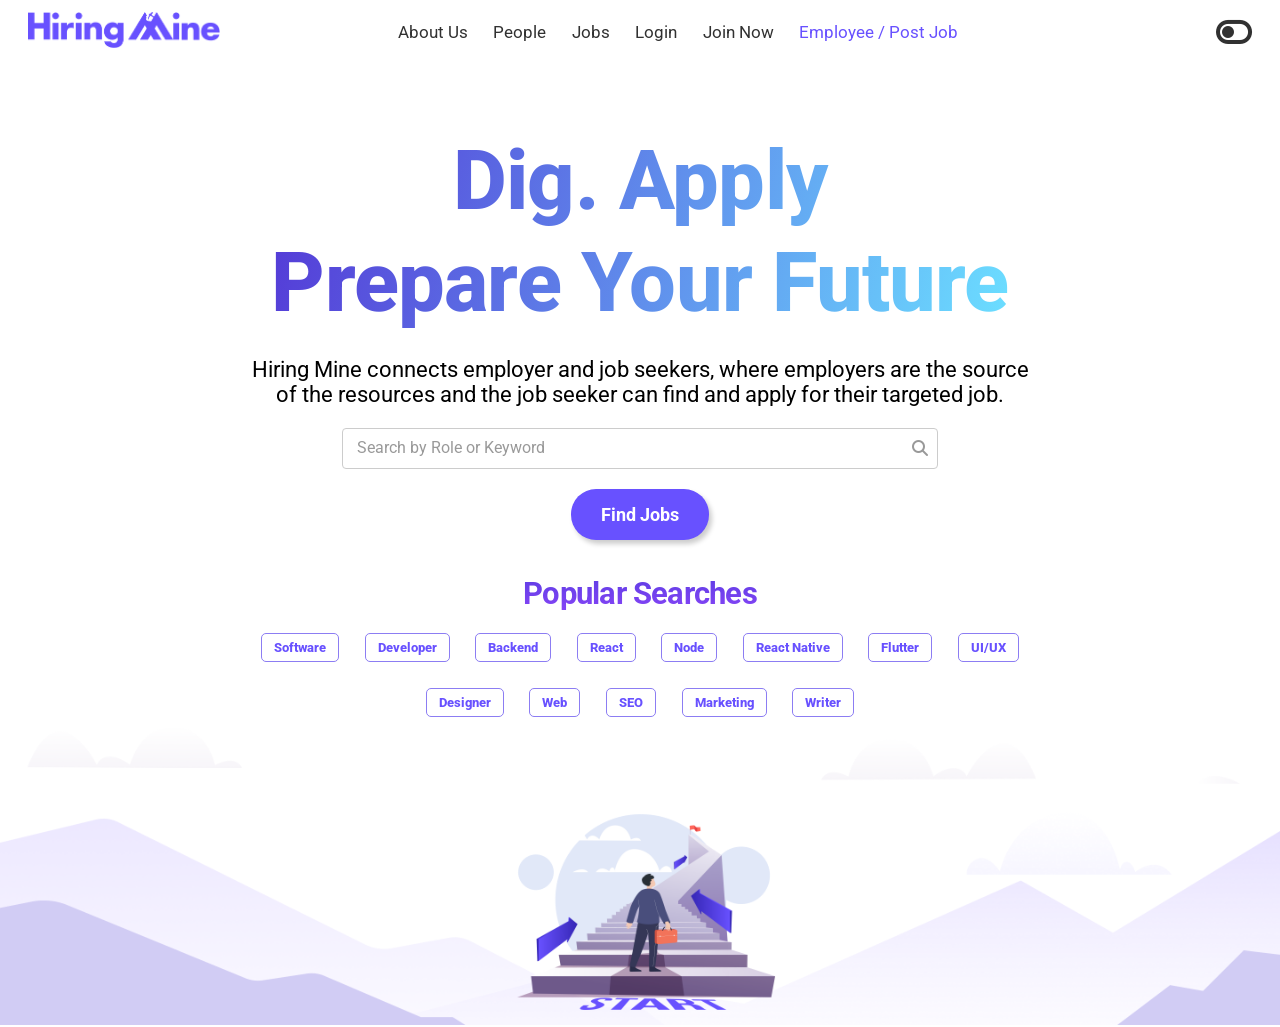
==== CSS-Assignments/Hiring-Mine-UI-Clone/index.html @ 6f2e3728 "updated foler structure and names" ====
<!DOCTYPE html>
<html lang="en">

<head>
    <meta charset="UTF-8" />
    <meta name="viewport" content="width=device-width, initial-scale=1.0" />
    <link rel="stylesheet" href="style.css" />
    <link rel="stylesheet" href="https://cdnjs.cloudflare.com/ajax/libs/font-awesome/6.6.0/css/all.min.css"
        integrity="sha512-Kc323vGBEqzTmouAECnVceyQqyqdsSiqLQISBL29aUW4U/M7pSPA/gEUZQqv1cwx4OnYxTxve5UMg5GT6L4JJg=="
        crossorigin="anonymous" referrerpolicy="no-referrer" />
    <link rel="preconnect" href="https://fonts.googleapis.com">
    <link rel="preconnect" href="https://fonts.gstatic.com" crossorigin>
    <link
        href="https://fonts.googleapis.com/css2?family=Roboto:ital,wght@0,100;0,300;0,400;0,500;0,700;0,900;1,100;1,300;1,400;1,500;1,700;1,900&display=swap"
        rel="stylesheet">
    <title>Hiring Mine</title>
</head>

<body>
    <!-- nav bar -->
    <header>
        <div class="navbar">
            <div class="nav-logo">
                <div class="logo"></div>
            </div>
            <div class="nav-links">
                <div>About Us</div>
                <div>People</div>
                <div>Jobs</div>
                <div>Login</div>
                <div>Join Now</div>
                <div class="nav-link-color">Employee / Post Job</div>
            </div>
            <div class="dark-light-toggle">
                <i class="fa-solid fa-toggle-off"></i>
            </div>
        </div>
    </header>


    <!-- Firsts section including heading search bar buttons and hero section img -->
    <section>
        <div class="main-first-section">
            <div class="content">

                <div>
                    <h1>Dig. Apply <br> Prepare Your Future</h1>
                    <p>Hiring Mine connects employer and job seekers, where employers are the source of the resources
                        and
                        the
                        job seeker can find and apply for their targeted job.</p>
                </div>

                <div class="search-input-container">
                    <input type="text" id="search" placeholder="Search by Role or Keyword" required>
                    <label for="search">Search by Role or Keyword</label>
                    <i class="fa-solid fa-magnifying-glass"></i>
                </div>

                <div class="finjob-">
                    <button class="find-job">Find Jobs</button>
                </div>

                <div class="popular-searches">
                    <h2>Popular Searches</h2>
                    <div class="top-search-btns">
                        <div class="tsb">Software</div>
                        <div class="tsb">Developer</div>
                        <div class="tsb">Backend</div>
                        <div class="tsb">React</div>
                        <div class="tsb">Node</div>
                        <div class="tsb">React Native</div>
                        <div class="tsb">Flutter</div>
                        <div class="tsb">UI/UX</div>
                        <div class="tsb">Designer</div>
                        <div class="tsb">Web</div>
                        <div class="tsb">SEO</div>
                        <div class="tsb">Marketing</div>
                        <div class="tsb">Writer</div>
                    </div>
                </div>
            </div>
        </div>
        <div class="first-sec-img">
            <div class="fsi"></div>
        </div>
    </section>
</body>

</html>
---- CSS-Assignments/Hiring-Mine-UI-Clone/style.css ----
* {
  margin: 0;
  padding: 0;
  box-sizing: border-box;
  font-family: "Roboto", sans-serif;
}

html,
body {
  height: 100%;
  width: 100%;
}

/* nav bar */
.navbar {
  display: flex;
  align-items: center;
  justify-content: space-between;
  height: 65px;
  width: 100%;
  padding: 26px 2px;
}
/* part 1 */
.nav-logo {
  margin-left: 2vw;
  height: 3.2vw;
  width: 15vw;
}

.logo {
  background-image: url(./assets/Hiring\ Mine\ Logo.png);
  background-repeat: no-repeat;
  background-size: contain;
  height: 3.2vw;
  width: 15vw;
  cursor: pointer;
}
/* part 2 */
.nav-links {
  display: flex;
  gap: 2vw;
  color: #313131;
  font-size: 1.3vw;
  cursor: pointer;
  margin-right: 80px;
}

.nav-link-color {
  color: #6851ff;
}
/* part 3 */
.dark-light-toggle {
  margin-right: 2vw;
  font-size: 2.5vw;
  font-weight: 200;
  color: #313131;
  cursor: pointer;
}

/* section 1 */

.main-first-section {
  display: flex;
  justify-content: center;
}

/* heading and text */
.content {
  margin-top: 65px;
  max-width: 62%;
  width: 100%;
}

.content h1 {
  font-weight: 800;
  font-size: 6.5vw;
  line-height: 8vw;
  text-align: center;
  letter-spacing: -0.06vw;
  background: linear-gradient(106.43deg, #522fd4, #6bdcff 95.12%);
  background-clip: text;
  -webkit-text-fill-color: transparent;
}

.content p {
  margin-top: 22px;
  font-weight: 400;
  font-size: 1.7vw;
  line-height: 2vw;
  text-align: center;
}

/* search bar input field */
.search-input-container {
  position: relative;
  margin: 20px auto;
  width: 75%;
}

.search-input-container input:hover {
  border-color: #313131;
  transition: ease 0.15s;
}

.search-input-container i {
  position: absolute;
  top: 30%;
  right: 10px;
  color: #999;
  pointer-events: none;
}

.search-input-container input {
  width: 100%;
  padding: 10px;
  font-size: 16px;
  border: 1px solid #ccc;
  border-radius: 4px;
  outline: none;
  transition: all 0.3s ease;
}

.search-input-container label {
  position: absolute;
  top: 10px;
  left: 10px;
  font-size: 16px;
  color: #999;
  pointer-events: none;
  background-color: white;
  padding: 0 5px;
  transition: all 0.2s ease;
}

.search-input-container input:focus {
  border-color: #6851ff;
}

.search-input-container input:focus ~ label,
.search-input-container input:not(:placeholder-shown) ~ label {
  top: -14px;
  left: 10px;
  font-size: 14px;
  color: #6851ff;
  padding: 0 5px;
}

.search-input-container input:focus::placeholder,
.search-input-container input:not(:placeholder-shown)::placeholder {
  color: transparent;
}

/* find job button */

.find-job {
  display: block;
  margin: 20px auto;
  padding: 15px 30px;
  background-color: #6851ff;
  color: white;
  font-size: 1.4vw;
  font-weight: 700;
  border: none;
  border-radius: 25px;
  cursor: pointer;
  box-shadow: 3px 4px 5px rgba(0, 0, 0, 0.2);
}
.find-job:hover {
  background-color: #40269e;
  transition: ease-in 0.35s;
}

/* popular searches section */

.popular-searches {
  margin-top: 10px;
  text-align: center;
}

.popular-searches h2 {
  margin-bottom: 6px;
  padding: 15px 0px;
  font-size: 2.4vw;
  font-weight: 700;
  letter-spacing: -0.06vw;
  background: linear-gradient(180deg, #4d3bdb 0%, #9747ff 100%);
  background-clip: text;
  -webkit-text-fill-color: transparent;
}

.top-search-btns {
  font-size: 1.1vw;
  display: flex;
  justify-content: center;
  gap: 2vw;
  flex-wrap: wrap;
}

.tsb {
  padding: 6px 12px;
  color: #6851ff;
  font-size: 1vw;
  font-weight: 800;
  border: 1px solid #8c7df3;
  border-radius: 5px;
  cursor: pointer;
}

.tsb:hover {
  border: 1px solid #6851ff;
  background-color: whitesmoke;
  box-shadow: inset 3px 3px 6px rgba(0, 0, 0, 0.1);
  transition: ease-in-out 0.2s;
}

/* first section image  */

.first-sec-img {
  margin-top: 10px;
  height: 300px;
  width: 100%;
}

.fsi {
  background-image: url(./assets/hero\ section\ image.png);
  height: 100%;
  width: 100%;
  background-repeat: no-repeat;
  background-size: contain;
}
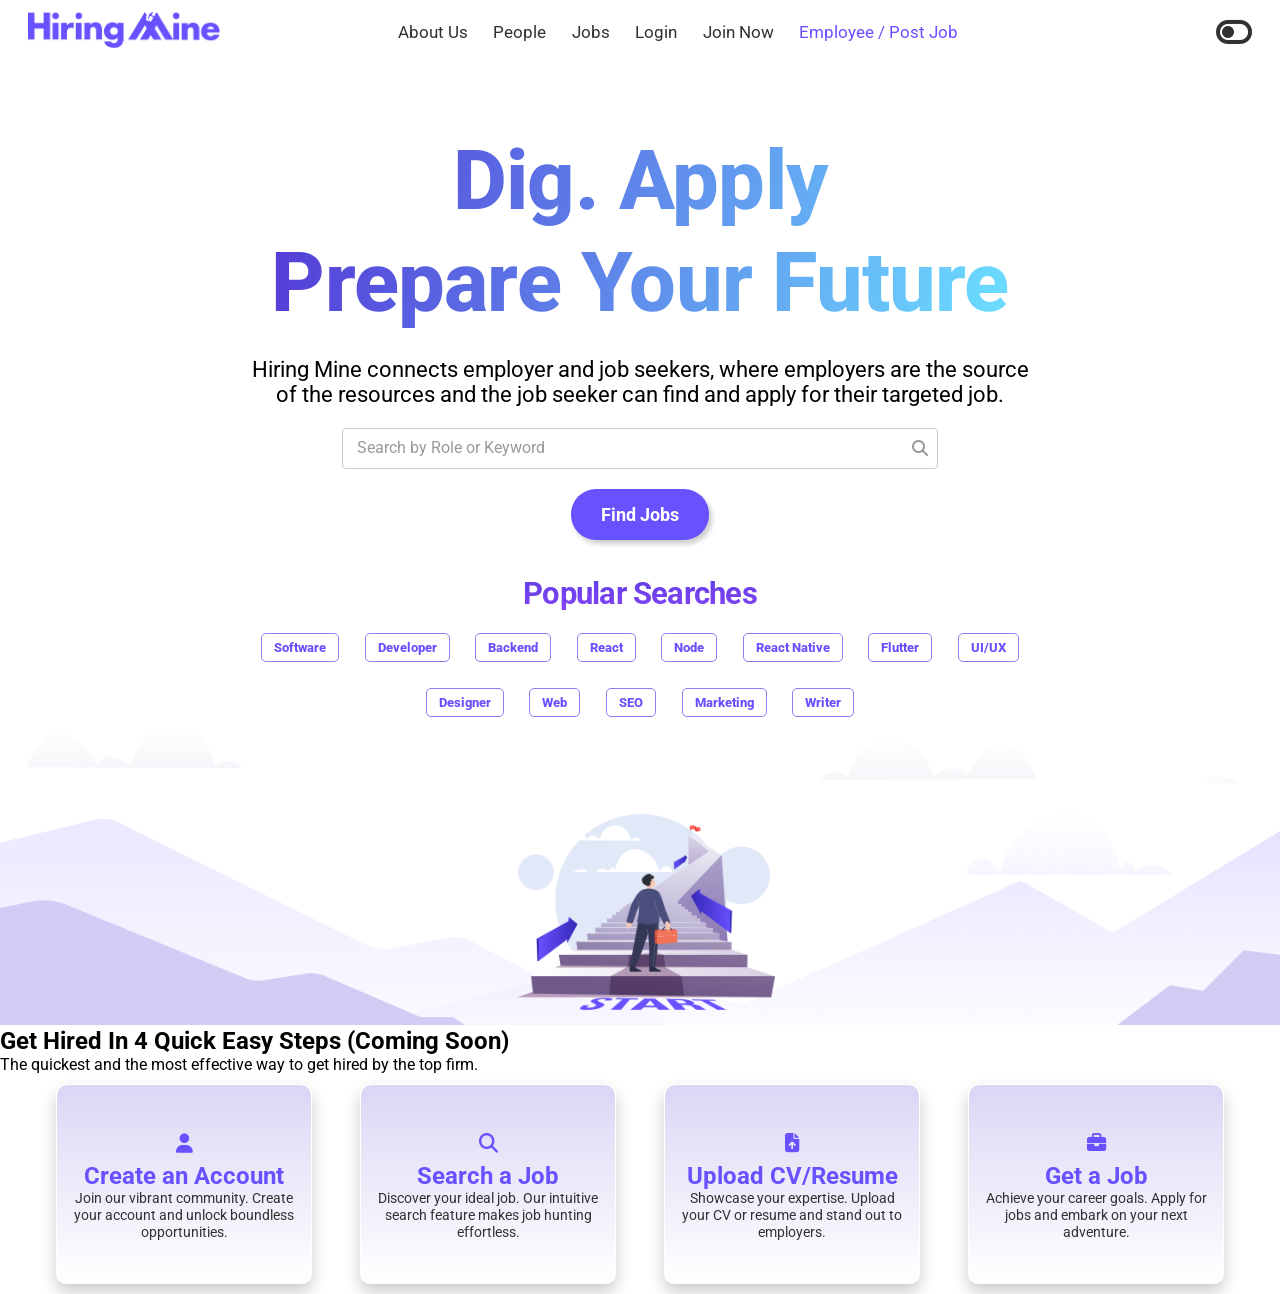
==== commit c92eae68: "worked on card design" ====
--- a/CSS-Assignments/Hiring-Mine-UI-Clone/index.html
+++ b/CSS-Assignments/Hiring-Mine-UI-Clone/index.html
@@ -85,6 +85,43 @@
             <div class="fsi"></div>
         </div>
     </section>
+
+    <section>
+
+        <div class="section-2-begin">
+
+            <div class="get-hired-text">
+                <h1><span class="heading-span">Get Hired In 4</span> Quick Easy Steps (Coming Soon)</h1>
+                <p>The quickest and the most effective way to get hired by the top firm.</p>
+            </div>
+
+            <div class="get-hired-cards">
+
+                <div class="card">
+                    <i class="fa-regular fa-user"></i>
+                    <h2>Create an Account</h2>
+                    <p>Join our vibrant community. Create your account and unlock boundless opportunities.</p>
+                </div>
+                <div class="card">
+                    <i class="fa-solid fa-magnifying-glass"></i>
+                    <h2>Search a Job</h2>
+                    <p>Discover your ideal job. Our intuitive search feature makes job hunting effortless.</p>
+                </div>
+                <div class="card">
+                    <i class="fa-solid fa-file-arrow-up"></i>
+                    <h2>Upload CV/Resume</h2>
+                    <p>Showcase your expertise. Upload your CV or resume and stand out to employers.</p>
+                </div>
+                <div class="card">
+                    <i class="fa-solid fa-briefcase"></i>
+                    <h2>Get a Job</h2>
+                    <p>Achieve your career goals. Apply for jobs and embark on your next adventure.</p>
+                </div>
+            </div>
+
+        </div>
+
+    </section>
 </body>
 
 </html>
--- a/CSS-Assignments/Hiring-Mine-UI-Clone/style.css
+++ b/CSS-Assignments/Hiring-Mine-UI-Clone/style.css
@@ -228,3 +228,102 @@
   background-repeat: no-repeat;
   background-size: contain;
 }
+
+
+/* Card Container */
+.get-hired-cards {
+  width: 95%;
+  margin: 0 auto;
+  display: flex;
+  justify-content: space-around;
+  flex-wrap: wrap; 
+}
+
+/* Card Styling */
+.card {
+  border: 1px solid white;
+  position: relative;
+  width: 20vw;
+  height: 200px; 
+  max-width: 300px; 
+  background: white;
+  border-radius: 10px;
+  box-shadow: 0 8px 16px rgba(0, 0, 0, 0.2);
+  transition: box-shadow 0.3s ease-in;
+  overflow: hidden;
+  display: flex;
+  flex-direction: column;
+  align-items: center; 
+  justify-content: center; 
+  text-align: center;
+  padding: 10px;
+  margin: 10px;
+  cursor: pointer;;
+}
+
+.card::before {
+  content: "";
+  position: absolute;
+  top: 0;
+  left: 0;
+  right: 0;
+  height: 100%;
+  background: linear-gradient(
+    to bottom,
+    rgba(52, 24, 196, 0.176) 0%,
+    rgba(255, 255, 255, 0) 100%
+  );
+  border-radius: 10px 10px 0 0;
+  z-index: 1;
+}
+
+/* Content-content */
+.card h2 {
+  font-size: 1.5rem;
+  color: #6851ff;
+  position: relative;
+  z-index: 2;
+  margin: 0;
+}
+
+.card i {
+  position: relative;
+  z-index: 2;
+  color: #6851ff;
+  font-size: 1.2rem;
+  font-weight: 700;
+  margin: 8px 0;
+}
+
+.card p {
+  position: relative;
+  z-index: 2;
+  color: #313131;
+  font-size: 0.9rem;
+  margin: 0;
+}
+
+/* Card Hover Effect */
+.card:hover {
+  box-shadow: 0 4px 8px rgba(0, 0, 0, 0.4);
+}
+
+/* card responsive */
+@media (max-width: 768px) {
+  .card {
+    width: 90%;
+    max-width: 100%;
+  }
+
+  .card h2 {
+    font-size: 1.2rem;
+  }
+
+  .card i {
+    font-size: 1rem;
+  }
+
+  .card p {
+    font-size: 0.8rem;
+  }
+}
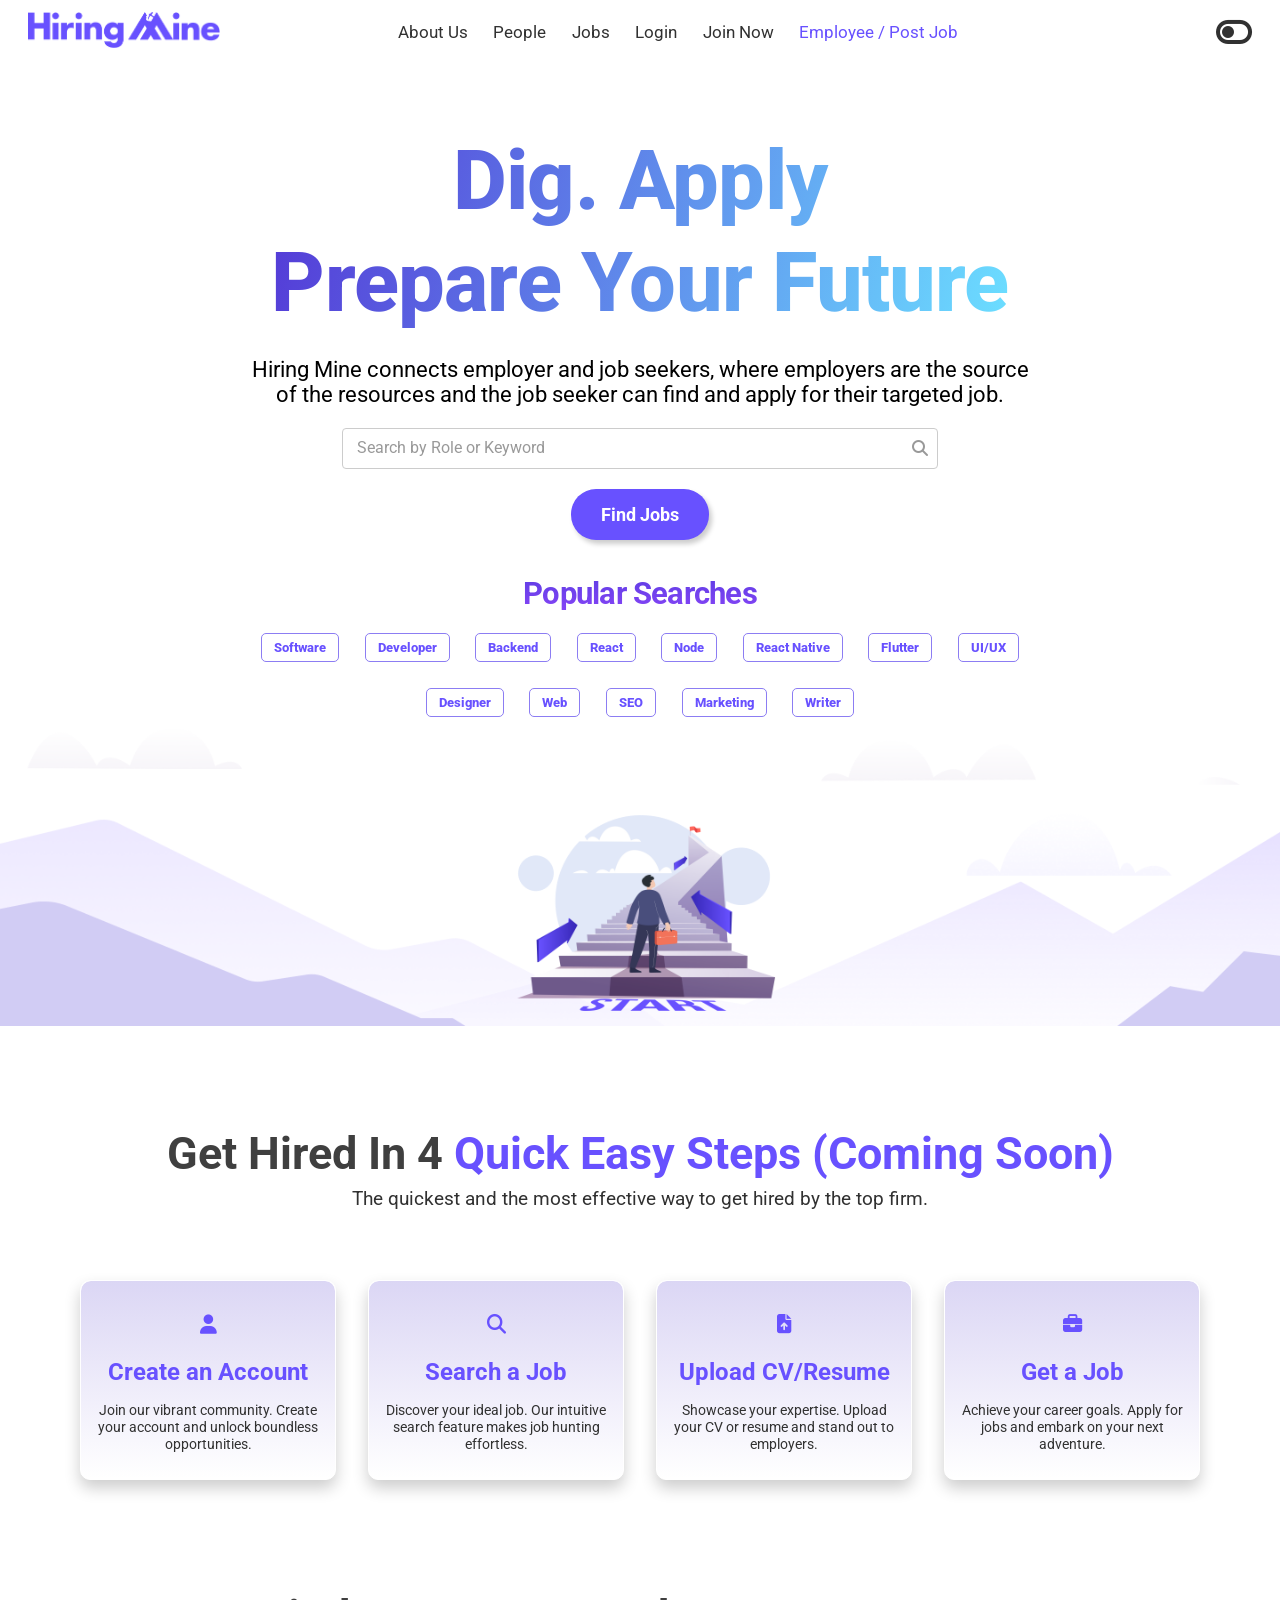
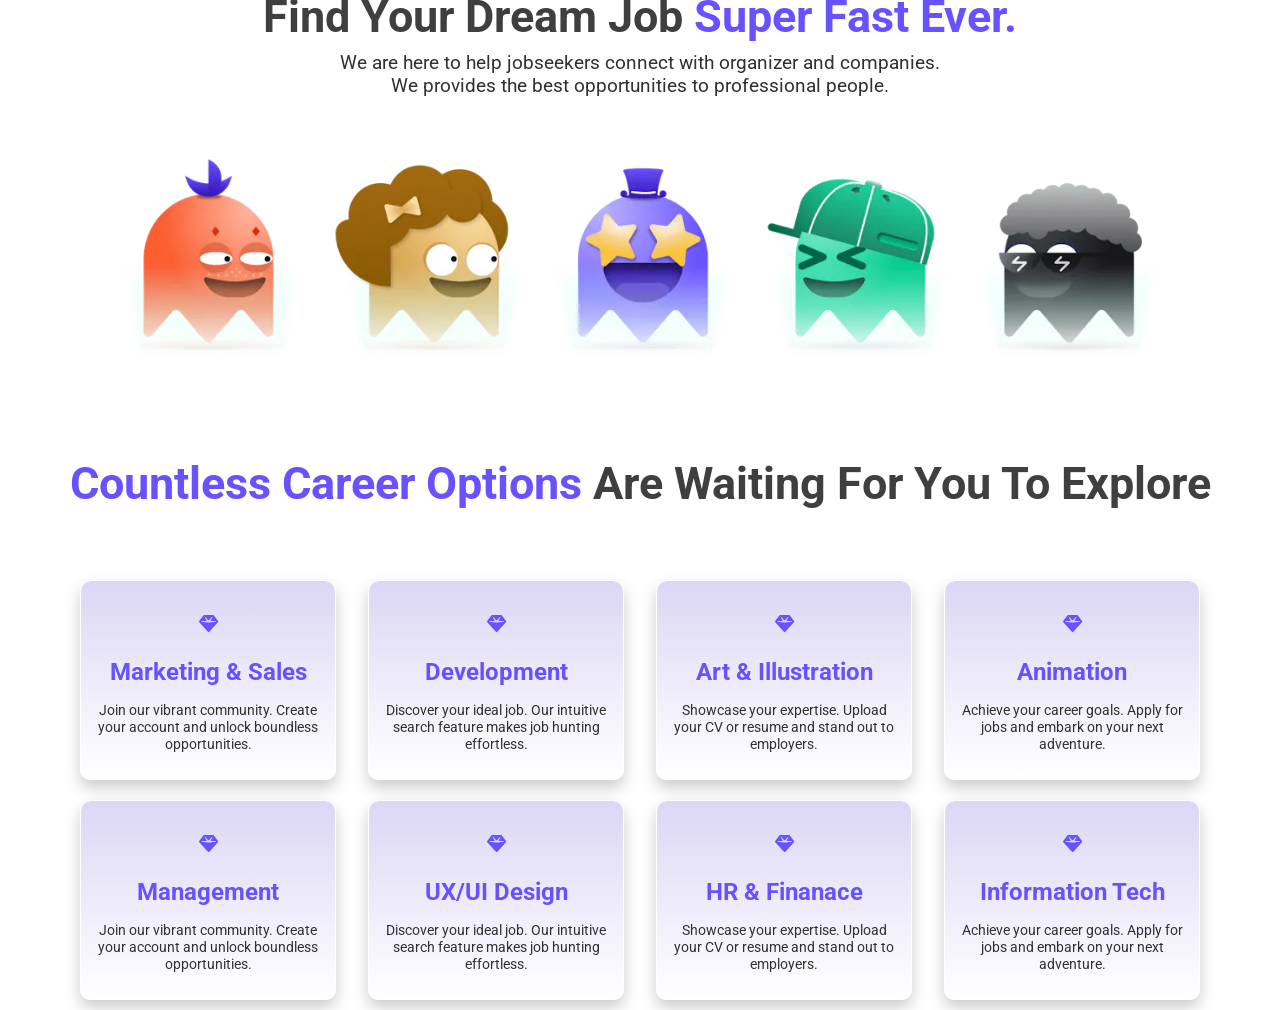
==== commit 9688870b: "section 3&4 completed" ====
--- a/CSS-Assignments/Hiring-Mine-UI-Clone/index.html
+++ b/CSS-Assignments/Hiring-Mine-UI-Clone/index.html
@@ -8,11 +8,11 @@
     <link rel="stylesheet" href="https://cdnjs.cloudflare.com/ajax/libs/font-awesome/6.6.0/css/all.min.css"
         integrity="sha512-Kc323vGBEqzTmouAECnVceyQqyqdsSiqLQISBL29aUW4U/M7pSPA/gEUZQqv1cwx4OnYxTxve5UMg5GT6L4JJg=="
         crossorigin="anonymous" referrerpolicy="no-referrer" />
-    <link rel="preconnect" href="https://fonts.googleapis.com">
-    <link rel="preconnect" href="https://fonts.gstatic.com" crossorigin>
+    <link rel="preconnect" href="https://fonts.googleapis.com" />
+    <link rel="preconnect" href="https://fonts.gstatic.com" crossorigin />
     <link
         href="https://fonts.googleapis.com/css2?family=Roboto:ital,wght@0,100;0,300;0,400;0,500;0,700;0,900;1,100;1,300;1,400;1,500;1,700;1,900&display=swap"
-        rel="stylesheet">
+        rel="stylesheet" />
     <title>Hiring Mine</title>
 </head>
 
@@ -37,22 +37,24 @@
         </div>
     </header>
 
-
     <!-- Firsts section including heading search bar buttons and hero section img -->
     <section>
         <div class="main-first-section">
             <div class="content">
-
                 <div>
-                    <h1>Dig. Apply <br> Prepare Your Future</h1>
-                    <p>Hiring Mine connects employer and job seekers, where employers are the source of the resources
-                        and
-                        the
-                        job seeker can find and apply for their targeted job.</p>
+                    <h1>
+                        Dig. Apply <br />
+                        Prepare Your Future
+                    </h1>
+                    <p>
+                        Hiring Mine connects employer and job seekers, where employers are
+                        the source of the resources and the job seeker can find and apply
+                        for their targeted job.
+                    </p>
                 </div>
 
                 <div class="search-input-container">
-                    <input type="text" id="search" placeholder="Search by Role or Keyword" required>
+                    <input type="text" id="search" placeholder="Search by Role or Keyword" required />
                     <label for="search">Search by Role or Keyword</label>
                     <i class="fa-solid fa-magnifying-glass"></i>
                 </div>
@@ -87,40 +89,150 @@
     </section>
 
     <section>
-
-        <div class="section-2-begin">
-
-            <div class="get-hired-text">
-                <h1><span class="heading-span">Get Hired In 4</span> Quick Easy Steps (Coming Soon)</h1>
-                <p>The quickest and the most effective way to get hired by the top firm.</p>
-            </div>
-
-            <div class="get-hired-cards">
-
+        <!--Get Hired section with cards -->
+        <div class="section-2">
+            <div class="sections-text">
+                <h1>
+                    <span class="heading-span">Get Hired In 4</span> Quick Easy Steps
+                    (Coming Soon)
+                </h1>
+                <p>
+                    The quickest and the most effective way to get hired by the top
+                    firm.
+                </p>
+            </div>
+
+            <div class="card-container">
                 <div class="card">
                     <i class="fa-regular fa-user"></i>
                     <h2>Create an Account</h2>
-                    <p>Join our vibrant community. Create your account and unlock boundless opportunities.</p>
+                    <p>
+                        Join our vibrant community. Create your account and unlock
+                        boundless opportunities.
+                    </p>
                 </div>
                 <div class="card">
                     <i class="fa-solid fa-magnifying-glass"></i>
                     <h2>Search a Job</h2>
-                    <p>Discover your ideal job. Our intuitive search feature makes job hunting effortless.</p>
+                    <p>
+                        Discover your ideal job. Our intuitive search feature makes job
+                        hunting effortless.
+                    </p>
                 </div>
                 <div class="card">
                     <i class="fa-solid fa-file-arrow-up"></i>
                     <h2>Upload CV/Resume</h2>
-                    <p>Showcase your expertise. Upload your CV or resume and stand out to employers.</p>
+                    <p>
+                        Showcase your expertise. Upload your CV or resume and stand out to
+                        employers.
+                    </p>
                 </div>
                 <div class="card">
                     <i class="fa-solid fa-briefcase"></i>
                     <h2>Get a Job</h2>
-                    <p>Achieve your career goals. Apply for jobs and embark on your next adventure.</p>
-                </div>
-            </div>
-
-        </div>
-
+                    <p>
+                        Achieve your career goals. Apply for jobs and embark on your next
+                        adventure.
+                    </p>
+                </div>
+            </div>
+        </div>
+
+        <!--Find Your Dream Job section with img -->
+        <div class="section-3">
+            <div class="sections-text">
+                <h1>
+                    <span class="heading-span">Find Your Dream Job</span> Super Fast
+                    Ever.
+                </h1>
+                <p>
+                    We are here to help jobseekers connect with organizer and companies.
+                    <br />
+                    We provides the best opportunities to professional people.
+                </p>
+            </div>
+
+            <div class="third-sec-img">
+                <div class="tsi"></div>
+            </div>
+        </div>
+
+        <!--Countless Career Options section with cards -->
+        <div class="section-4">
+            <div class="sections-text">
+                <h1>
+                    Countless Career Options
+                    <span class="heading-span">Are Waiting For You To Explore</span>
+                </h1>
+            </div>
+
+            <div class="card-container">
+                <div class="card">
+                    <i class="fa-regular fa-gem"></i>
+                    <h2>Marketing & Sales</h2>
+                    <p>
+                        Join our vibrant community. Create your account and unlock
+                        boundless opportunities.
+                    </p>
+                </div>
+                <div class="card">
+                    <i class="fa-regular fa-gem"></i>
+                    <h2>Development</h2>
+                    <p>
+                        Discover your ideal job. Our intuitive search feature makes job
+                        hunting effortless.
+                    </p>
+                </div>
+                <div class="card">
+                    <i class="fa-regular fa-gem"></i>
+                    <h2>Art & Illustration</h2>
+                    <p>
+                        Showcase your expertise. Upload your CV or resume and stand out to
+                        employers.
+                    </p>
+                </div>
+                <div class="card">
+                    <i class="fa-regular fa-gem"></i>
+                    <h2>Animation</h2>
+                    <p>
+                        Achieve your career goals. Apply for jobs and embark on your next
+                        adventure.
+                    </p>
+                </div>
+                <div class="card">
+                    <i class="fa-regular fa-gem"></i>
+                    <h2>Management</h2>
+                    <p>
+                        Join our vibrant community. Create your account and unlock
+                        boundless opportunities.
+                    </p>
+                </div>
+                <div class="card">
+                    <i class="fa-regular fa-gem"></i>
+                    <h2>UX/UI Design</h2>
+                    <p>
+                        Discover your ideal job. Our intuitive search feature makes job
+                        hunting effortless.
+                    </p>
+                </div>
+                <div class="card">
+                    <i class="fa-regular fa-gem"></i>
+                    <h2>HR & Finanace</h2>
+                    <p>
+                        Showcase your expertise. Upload your CV or resume and stand out to
+                        employers.
+                    </p>
+                </div>
+                <div class="card">
+                    <i class="fa-regular fa-gem"></i>
+                    <h2>Information Tech</h2>
+                    <p>
+                        Achieve your career goals. Apply for jobs and embark on your next
+                        adventure.
+                    </p>
+                </div>
+            </div>
+        </div>
     </section>
 </body>
 
--- a/CSS-Assignments/Hiring-Mine-UI-Clone/style.css
+++ b/CSS-Assignments/Hiring-Mine-UI-Clone/style.css
@@ -20,6 +20,7 @@
   width: 100%;
   padding: 26px 2px;
 }
+
 /* part 1 */
 .nav-logo {
   margin-left: 2vw;
@@ -35,6 +36,7 @@
   width: 15vw;
   cursor: pointer;
 }
+
 /* part 2 */
 .nav-links {
   display: flex;
@@ -48,6 +50,7 @@
 .nav-link-color {
   color: #6851ff;
 }
+
 /* part 3 */
 .dark-light-toggle {
   margin-right: 2vw;
@@ -165,6 +168,7 @@
   cursor: pointer;
   box-shadow: 3px 4px 5px rgba(0, 0, 0, 0.2);
 }
+
 .find-job:hover {
   background-color: #40269e;
   transition: ease-in 0.35s;
@@ -227,25 +231,53 @@
   width: 100%;
   background-repeat: no-repeat;
   background-size: contain;
-}
-
-
+  background-position: center;
+}
+
+/* section 2,3,4 and 5------ text content styling */
+
+.sections-text {
+  margin-top: 40px;
+  padding: 60px;
+  display: flex;
+  flex-direction: column;
+  gap: 0.6vw;
+  align-items: center;
+  text-align: center;
+  justify-content: center;
+}
+
+.sections-text h1 {
+  font-size: 2.8rem;
+  color: #6851ff;
+}
+
+.heading-span {
+  color: #3f3f3f;
+}
+
+.sections-text p {
+  color: #313131;
+  font-size: larger;
+  font-weight: 400;
+}
+
+/* section 2 and 4 Cards Styling */
 /* Card Container */
-.get-hired-cards {
-  width: 95%;
+.card-container {
+  width: 90%;
   margin: 0 auto;
   display: flex;
   justify-content: space-around;
-  flex-wrap: wrap; 
-}
-
-/* Card Styling */
+  flex-wrap: wrap;
+}
+
 .card {
   border: 1px solid white;
   position: relative;
   width: 20vw;
-  height: 200px; 
-  max-width: 300px; 
+  height: 200px;
+  max-width: 300px;
   background: white;
   border-radius: 10px;
   box-shadow: 0 8px 16px rgba(0, 0, 0, 0.2);
@@ -253,12 +285,13 @@
   overflow: hidden;
   display: flex;
   flex-direction: column;
-  align-items: center; 
-  justify-content: center; 
+  align-items: center;
+  justify-content: center;
   text-align: center;
   padding: 10px;
   margin: 10px;
-  cursor: pointer;;
+  cursor: pointer;
+  gap: 1rem;
 }
 
 .card::before {
@@ -277,7 +310,7 @@
   z-index: 1;
 }
 
-/* Content-content */
+/* Card-content */
 .card h2 {
   font-size: 1.5rem;
   color: #6851ff;
@@ -301,11 +334,28 @@
   color: #313131;
   font-size: 0.9rem;
   margin: 0;
+  font-weight: 400;
 }
 
 /* Card Hover Effect */
 .card:hover {
   box-shadow: 0 4px 8px rgba(0, 0, 0, 0.4);
+}
+
+/* third section */
+.third-sec-img {
+  margin: 0px auto;
+  height: 200px;
+  width: 90%;
+}
+
+.tsi {
+  background-image: url(./assets/second\ section\ img.webp);
+  height: 100%;
+  width: 100%;
+  background-position: center;
+  background-size: contain;
+  background-repeat: no-repeat;
 }
 
 /* card responsive */
@@ -326,4 +376,4 @@
   .card p {
     font-size: 0.8rem;
   }
-}+}
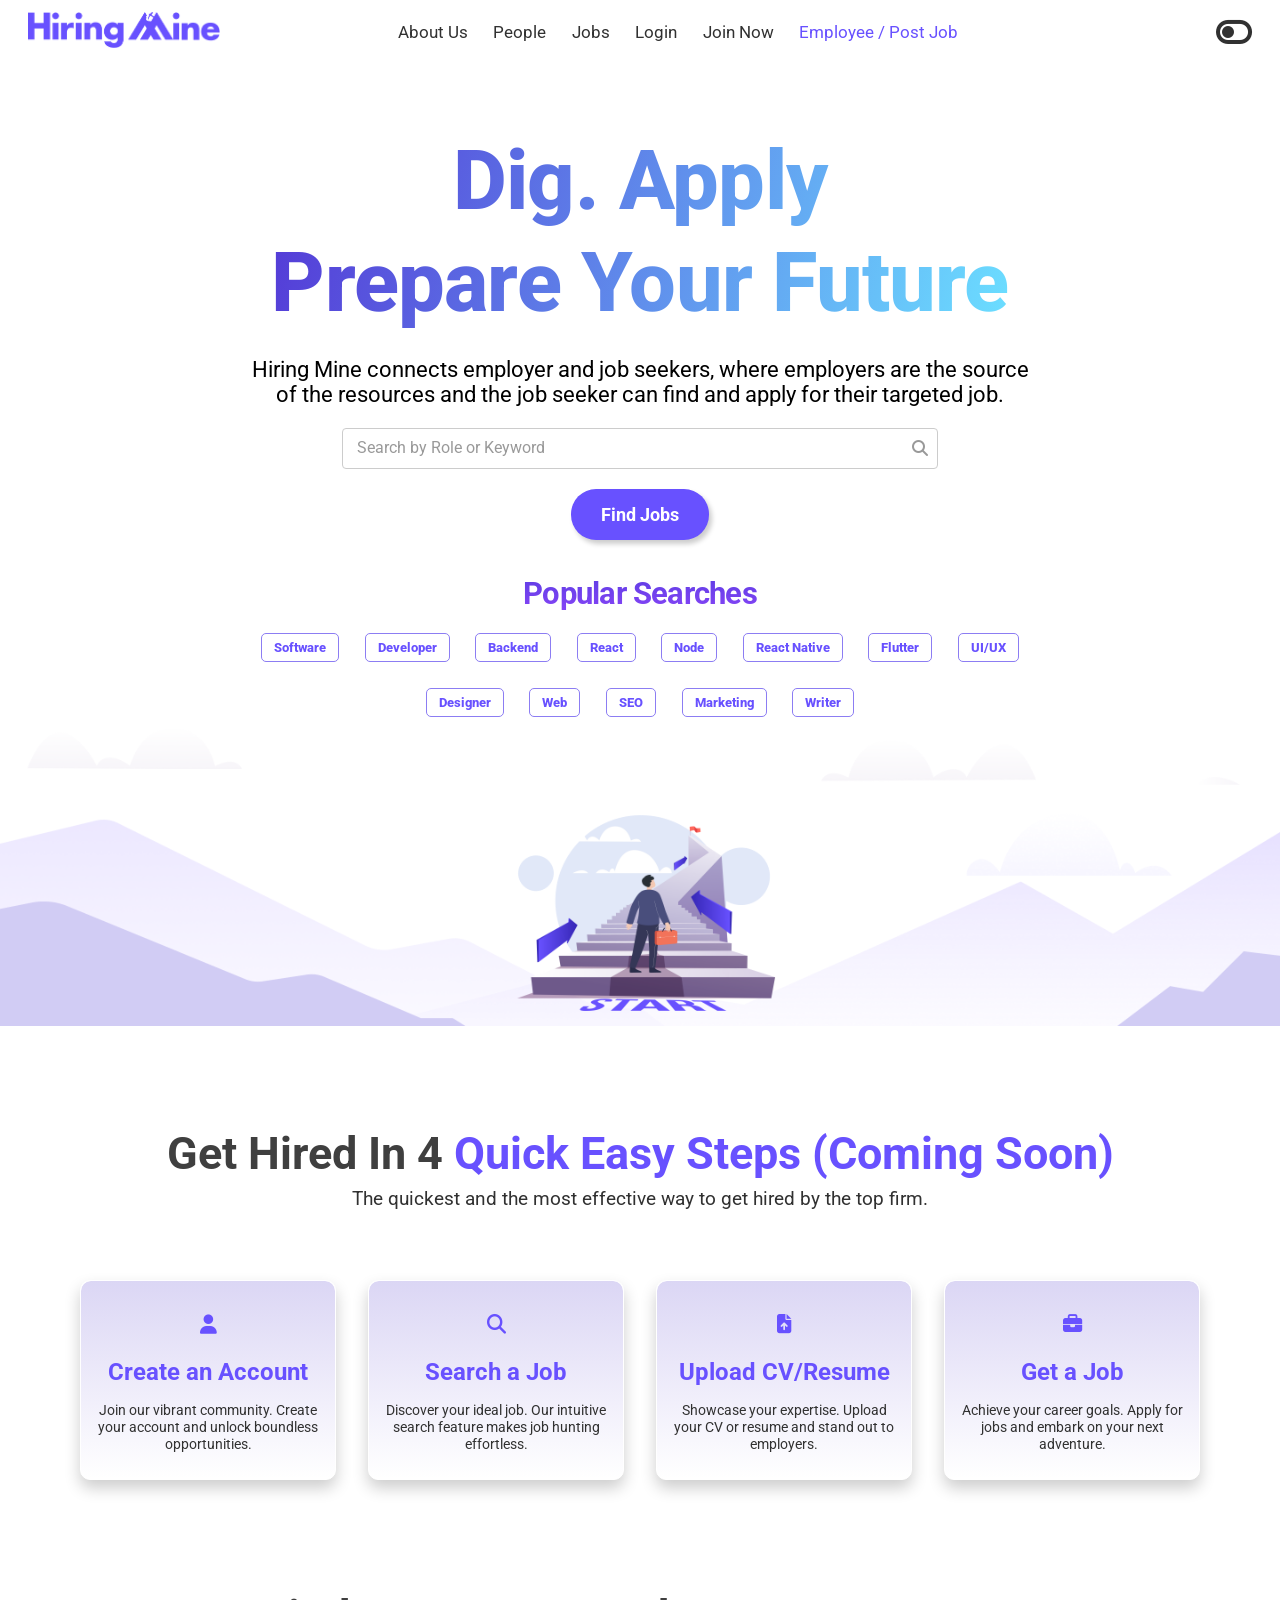
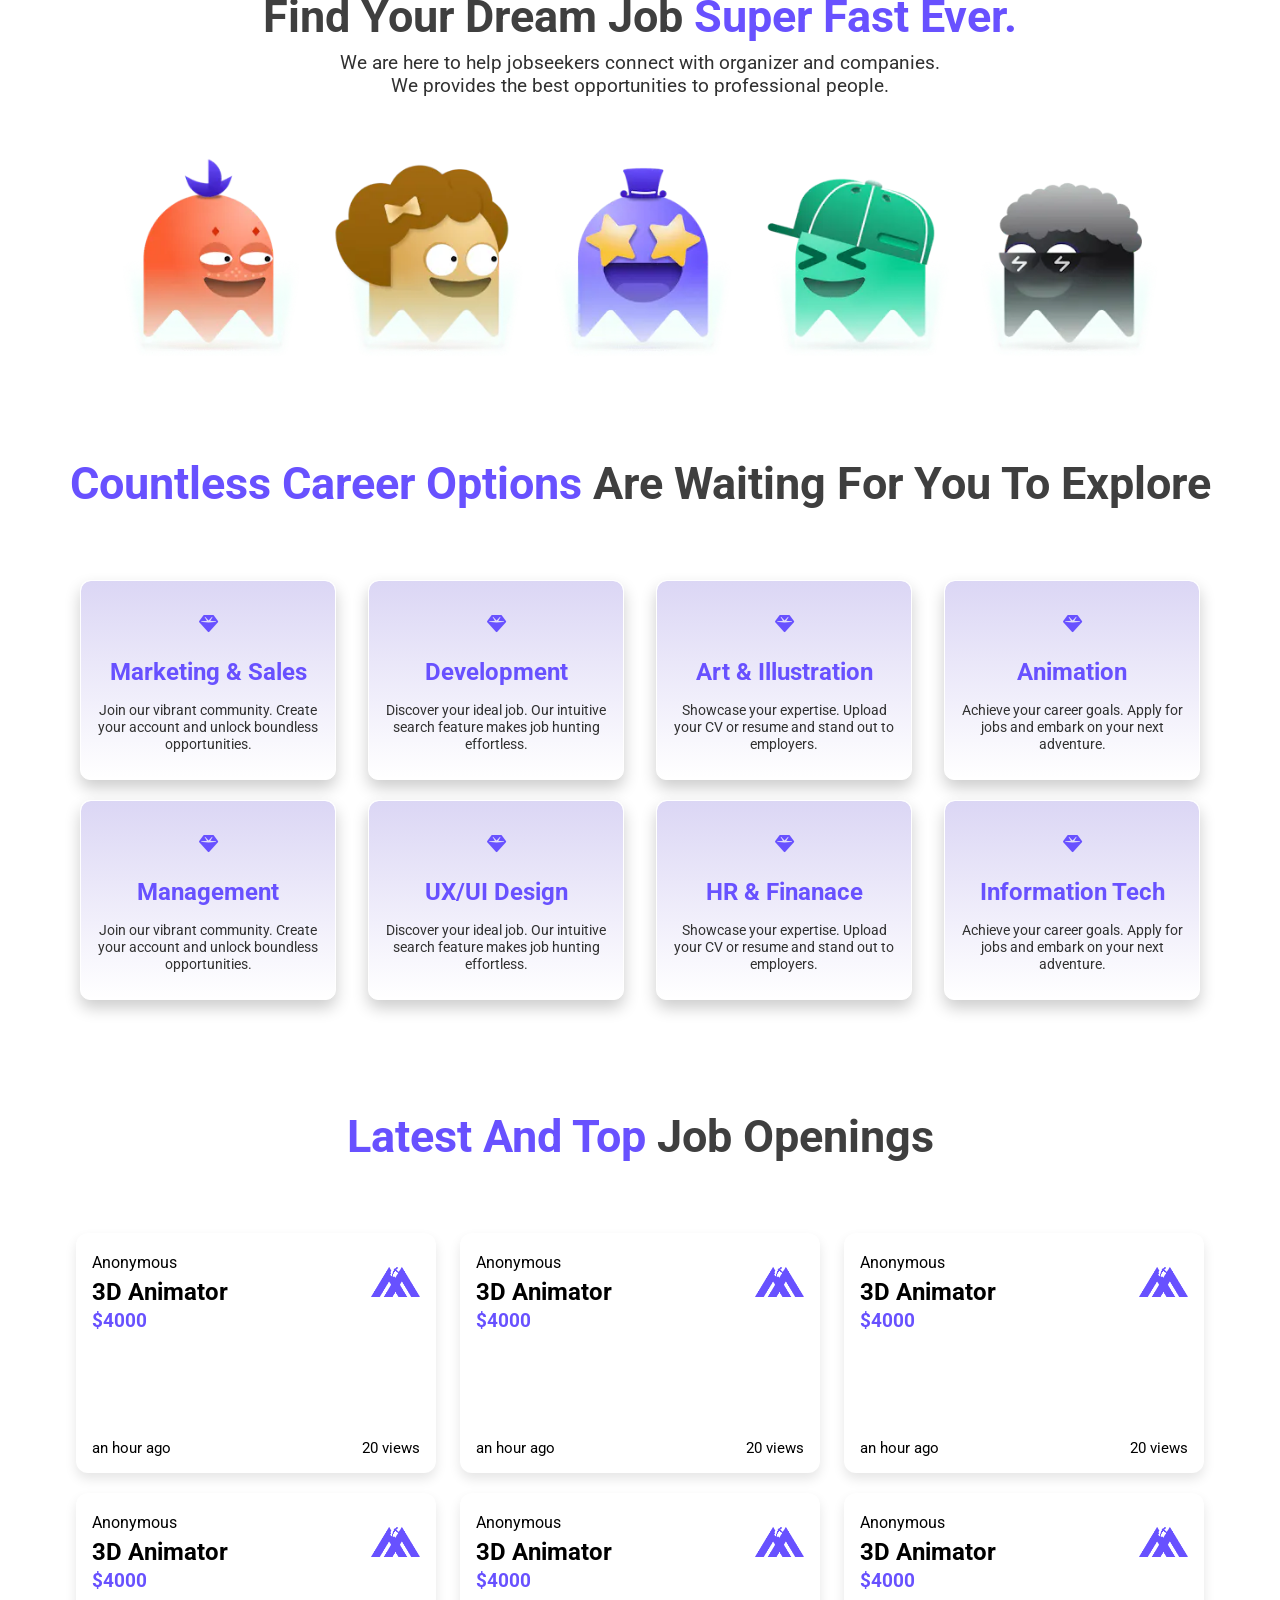
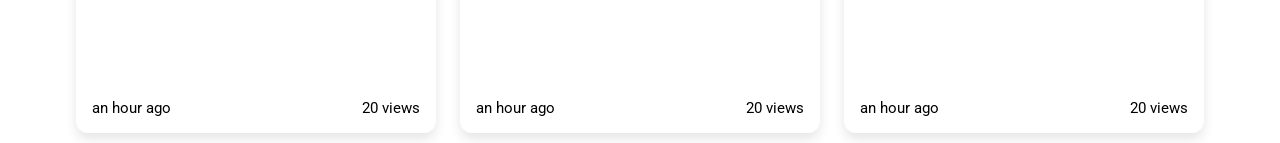
==== commit e9344d7b: "section-5 completed" ====
--- a/CSS-Assignments/Hiring-Mine-UI-Clone/index.html
+++ b/CSS-Assignments/Hiring-Mine-UI-Clone/index.html
@@ -233,6 +233,116 @@
                 </div>
             </div>
         </div>
+
+        <!-- Latest And Top Jobs -->
+        <div class="section-5">
+            <div class="sections-text">
+                <h1>
+                    Latest And Top
+                    <span class="heading-span">Job Openings</span>
+                </h1>
+            </div>
+
+            <div class="card-container">
+                <div class="job-card">
+                    <div class="job-card-content">
+                        <div class="card-top">
+                            <div class="card-top-text">
+                                <p>Anonymous</p>
+                                <h2>3D Animator</h2>
+                                <h3>$4000</h3>
+                            </div>
+                            <div class="card-top-logo"></div>
+                        </div>
+                        <div class="card-bottom">
+                            <p>an hour ago</p>
+                            <p>20 views</p>
+                        </div>
+                    </div>
+                </div>
+                <div class="job-card">
+                    <div class="job-card-content">
+                        <div class="card-top">
+                            <div class="card-top-text">
+                                <p>Anonymous</p>
+                                <h2>3D Animator</h2>
+                                <h3>$4000</h3>
+                            </div>
+                            <div class="card-top-logo"></div>
+                        </div>
+                        <div class="card-bottom">
+                            <p>an hour ago</p>
+                            <p>20 views</p>
+                        </div>
+                    </div>
+                </div>
+                <div class="job-card">
+                    <div class="job-card-content">
+                        <div class="card-top">
+                            <div class="card-top-text">
+                                <p>Anonymous</p>
+                                <h2>3D Animator</h2>
+                                <h3>$4000</h3>
+                            </div>
+                            <div class="card-top-logo"></div>
+                        </div>
+                        <div class="card-bottom">
+                            <p>an hour ago</p>
+                            <p>20 views</p>
+                        </div>
+                    </div>
+                </div>
+                <div class="job-card">
+                    <div class="job-card-content">
+                        <div class="card-top">
+                            <div class="card-top-text">
+                                <p>Anonymous</p>
+                                <h2>3D Animator</h2>
+                                <h3>$4000</h3>
+                            </div>
+                            <div class="card-top-logo"></div>
+                        </div>
+                        <div class="card-bottom">
+                            <p>an hour ago</p>
+                            <p>20 views</p>
+                        </div>
+                    </div>
+                </div>
+                <div class="job-card">
+                    <div class="job-card-content">
+                        <div class="card-top">
+                            <div class="card-top-text">
+                                <p>Anonymous</p>
+                                <h2>3D Animator</h2>
+                                <h3>$4000</h3>
+                            </div>
+                            <div class="card-top-logo"></div>
+                        </div>
+                        <div class="card-bottom">
+                            <p>an hour ago</p>
+                            <p>20 views</p>
+                        </div>
+                    </div>
+                </div>
+                <div class="job-card">
+                    <div class="job-card-content">
+                        <div class="card-top">
+                            <div class="card-top-text">
+                                <p>Anonymous</p>
+                                <h2>3D Animator</h2>
+                                <h3>$4000</h3>
+                            </div>
+                            <div class="card-top-logo"></div>
+                        </div>
+                        <div class="card-bottom">
+                            <p>an hour ago</p>
+                            <p>20 views</p>
+                        </div>
+                    </div>
+                </div>
+            </div>
+        </div>
+
     </section>
 </body>
 
--- a/CSS-Assignments/Hiring-Mine-UI-Clone/style.css
+++ b/CSS-Assignments/Hiring-Mine-UI-Clone/style.css
@@ -358,6 +358,59 @@
   background-repeat: no-repeat;
 }
 
+/* latest and top jobs section  */
+.job-card {
+  margin: 10px 0;
+  height: 240px;
+  width: 360px;
+  background-color: white;
+  border-radius: 12px;
+  box-shadow: 0 6px 12px #0000001a;
+  transition: box-shadow 0.6s ease-in;
+  display: flex;
+  flex-direction: column;
+  padding: 16px;
+  cursor: pointer;
+}
+
+/* Card Content */
+.job-card-content {
+  display: flex;
+  flex-direction: column;
+  justify-content: space-between;
+  height: 100%;
+}
+
+/* Content Top and Bottom */
+.card-top,
+.card-bottom {
+  display: flex;
+  align-items: center;
+  justify-content: space-between;
+  width: 100%;
+}
+
+.card-top-text {
+  line-height: 1.8rem;
+  font-size: 1rem;
+}
+
+.card-top-text h3 {
+  color: #6851ff;
+}
+
+.card-top-logo {
+  background-image: url(./assets/logo-icon.png);
+  background-repeat: no-repeat;
+  background-size: contain;
+  height: 50px;
+  width: 50px;
+}
+
+.card-bottom {
+  font-size: 0.94rem;
+}
+
 /* card responsive */
 @media (max-width: 768px) {
   .card {
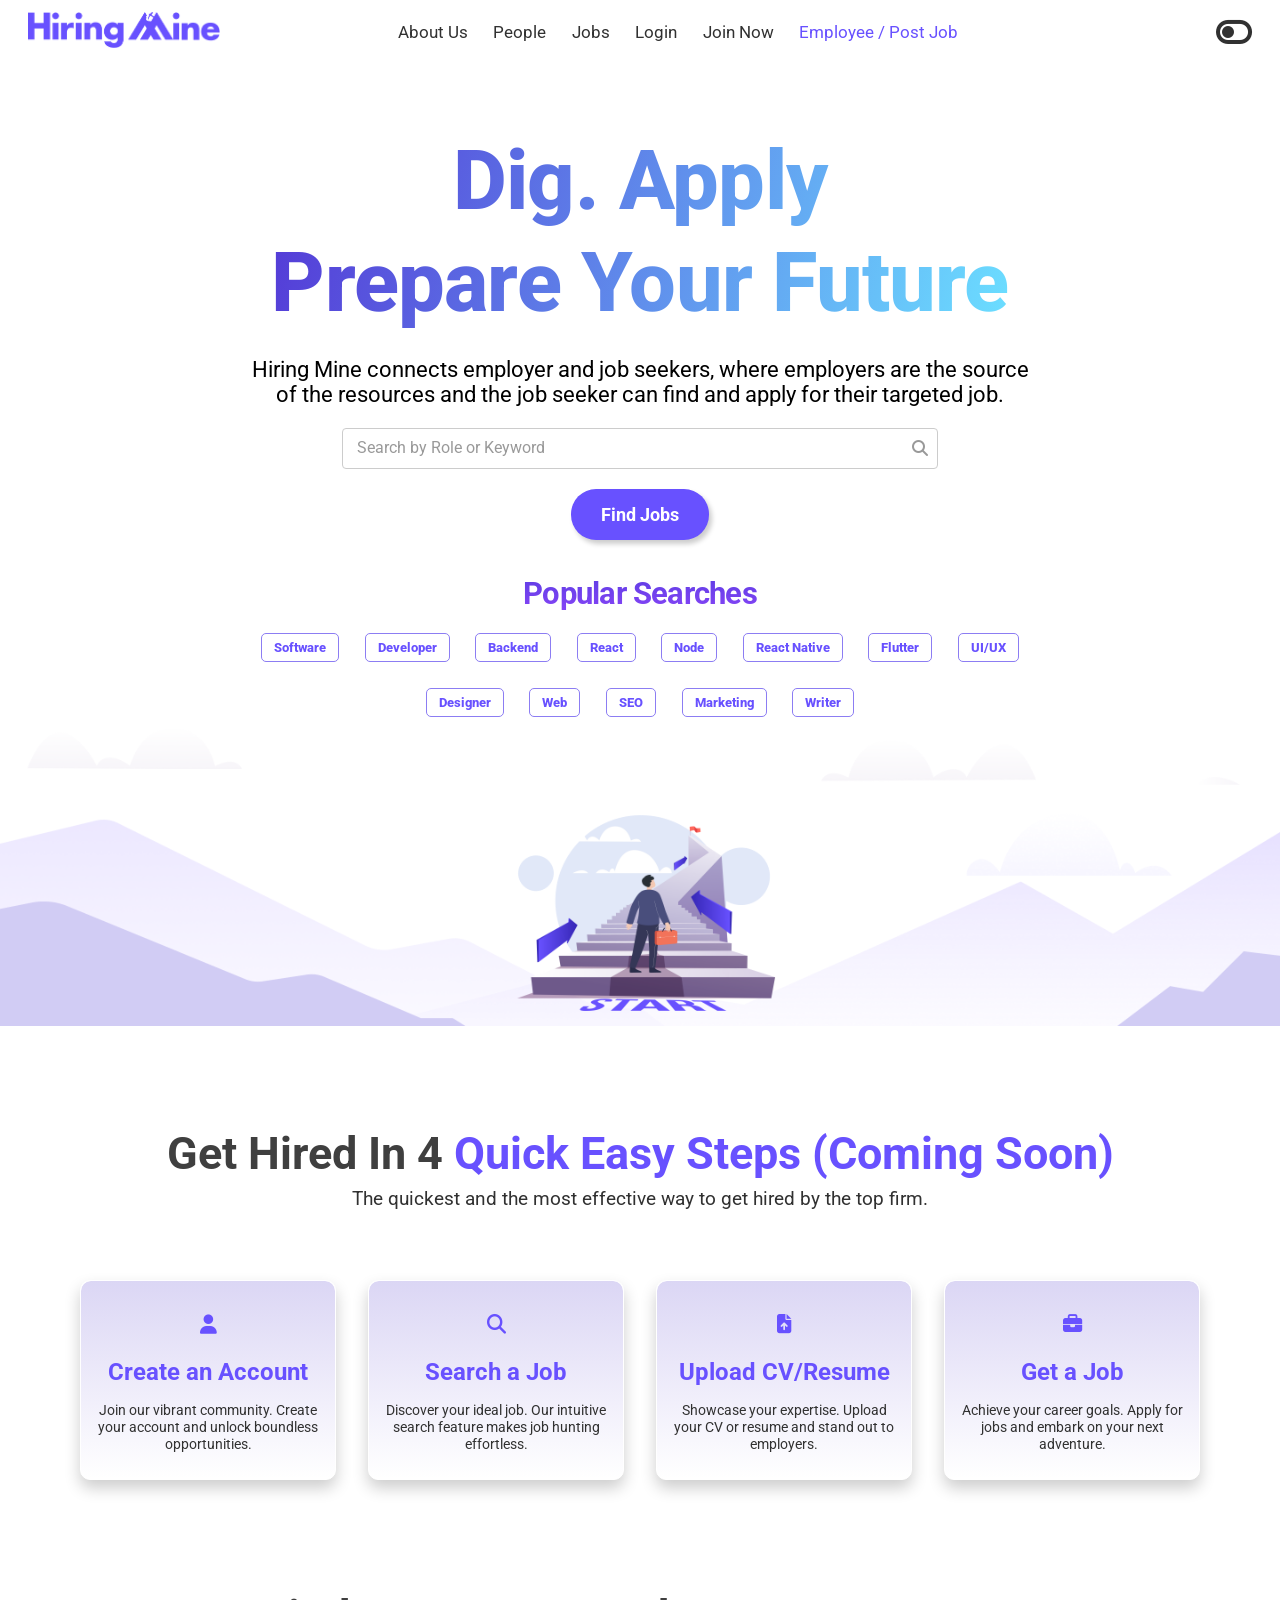
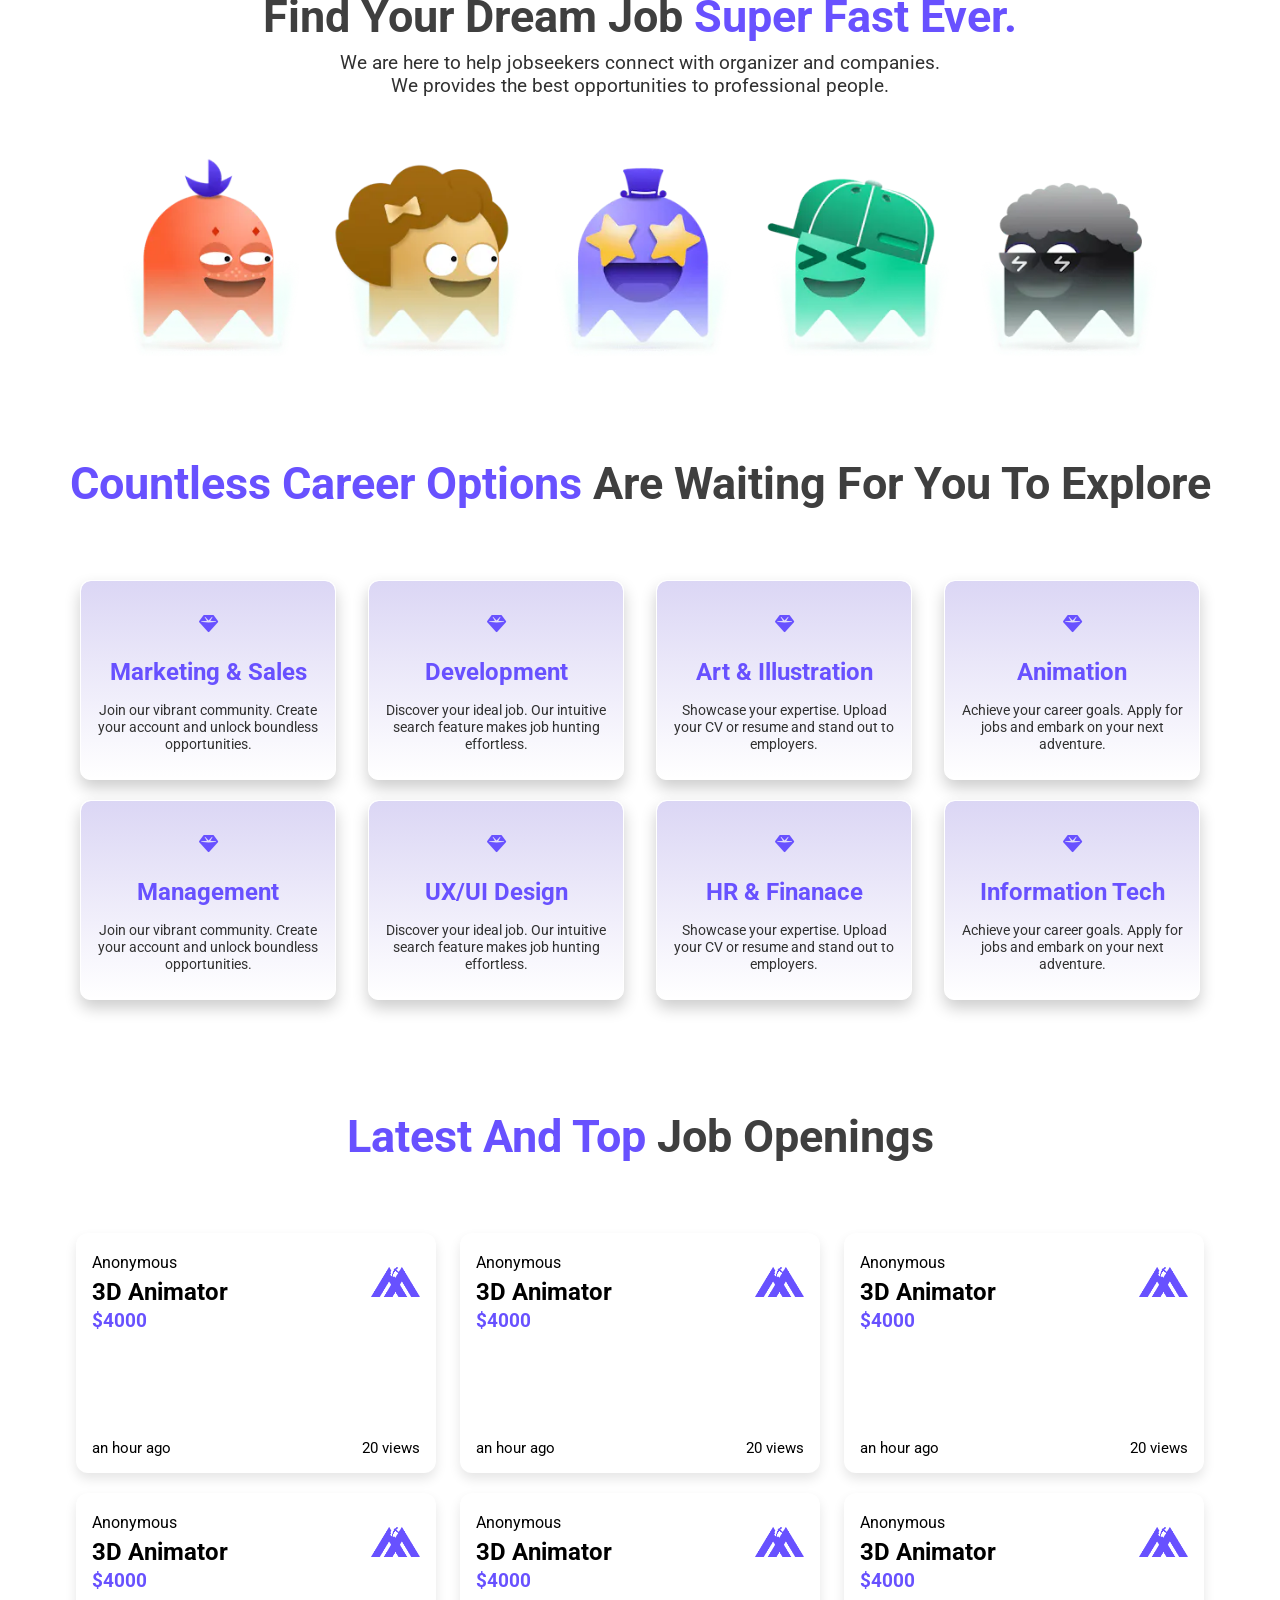
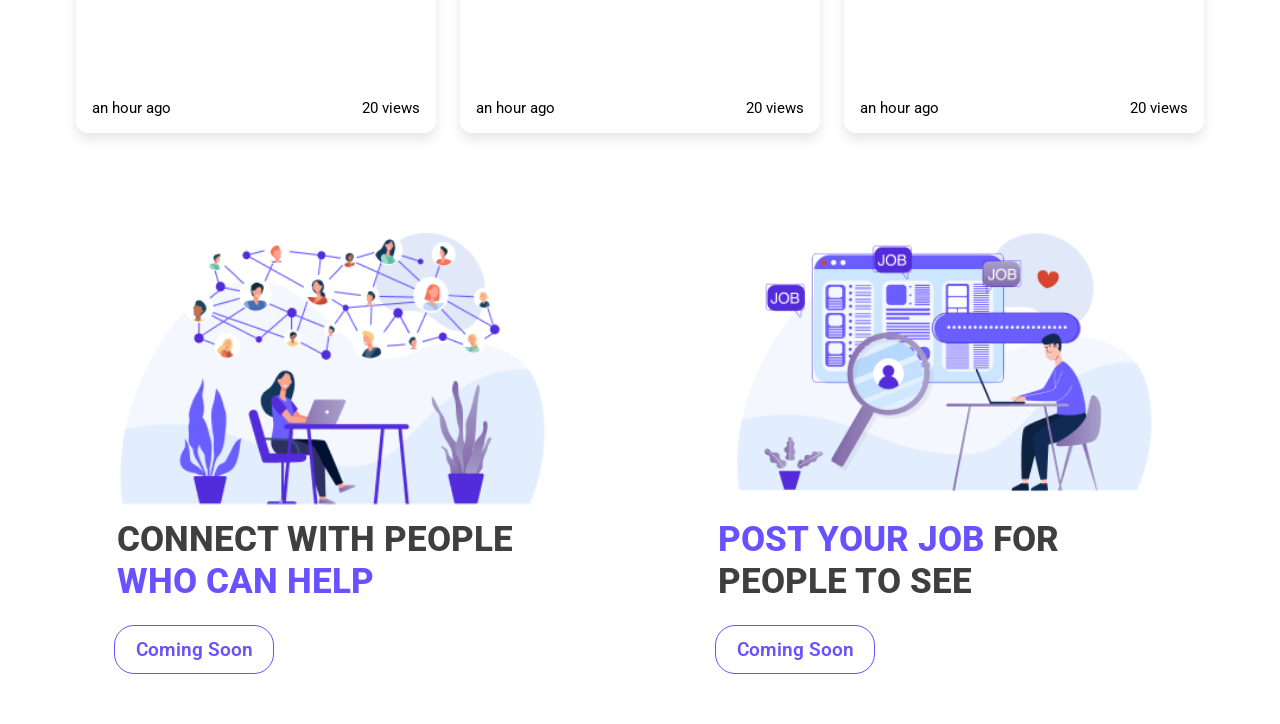
==== commit 3e9d11c9: "updated" ====
--- a/CSS-Assignments/Hiring-Mine-UI-Clone/index.html
+++ b/CSS-Assignments/Hiring-Mine-UI-Clone/index.html
@@ -343,6 +343,20 @@
             </div>
         </div>
 
+
+        <div class="section-6">
+            <div class="sec6-left">
+                <div class="sec6-img img1"></div>
+                <h1 class="sec6-heading"><span>Connect With People</span> Who Can Help</h1>
+                <button class="sec6-btn">Coming Soon</button>
+            </div>
+            <div class="sec6-right">
+                <div class="sec6-img img2"></div>
+                <h1 class="sec6-heading">Post Your Job <span>For People To See</span></h1>
+                <button class="sec6-btn">Coming Soon</button>
+            </div>
+        </div>
+
     </section>
 </body>
 
--- a/CSS-Assignments/Hiring-Mine-UI-Clone/style.css
+++ b/CSS-Assignments/Hiring-Mine-UI-Clone/style.css
@@ -411,6 +411,67 @@
   font-size: 0.94rem;
 }
 
+/* section 6 */
+.section-6 {
+  margin: 40px auto;
+  width: 90%;
+  padding: 30px;
+  display: flex;
+  justify-content: center;
+  align-items: center;
+  gap: 110px;
+}
+
+.sec6-left,
+.sec6-right {
+  display: flex;
+  flex-direction: column;
+  justify-content: center;
+  width: 50%;
+  padding: 20px;
+}
+
+.sec6-img {
+  background-repeat: no-repeat;
+  background-size: contain;
+  height: 22vw;
+  width: auto;
+}
+
+.sec6-left .img1 {
+  background-image: url("./assets/Frame-left.png");
+}
+
+.sec6-right .img2 {
+  background-image: url("./assets/frame-right.png");
+}
+
+.sec6-heading {
+  padding: 3px;
+  max-width: 480px;
+  text-transform: uppercase;
+  font-weight: 800;
+  font-size: 2.2rem;
+  color: #6851ff;
+}
+
+.sec6-heading span {
+  color: #3f3f3f;
+}
+
+.sec6-btn {
+  margin-top: 20px;
+  max-width: 160px;
+  max-height: 56px;
+  color: #6851ff;
+  font-weight: 600;
+  font-size: larger;
+  padding: 12px;
+  background-color: white;
+  border: 1px solid #6851ff;
+  border-radius: 20px;
+}
+
 /* card responsive */
 @media (max-width: 768px) {
   .card {
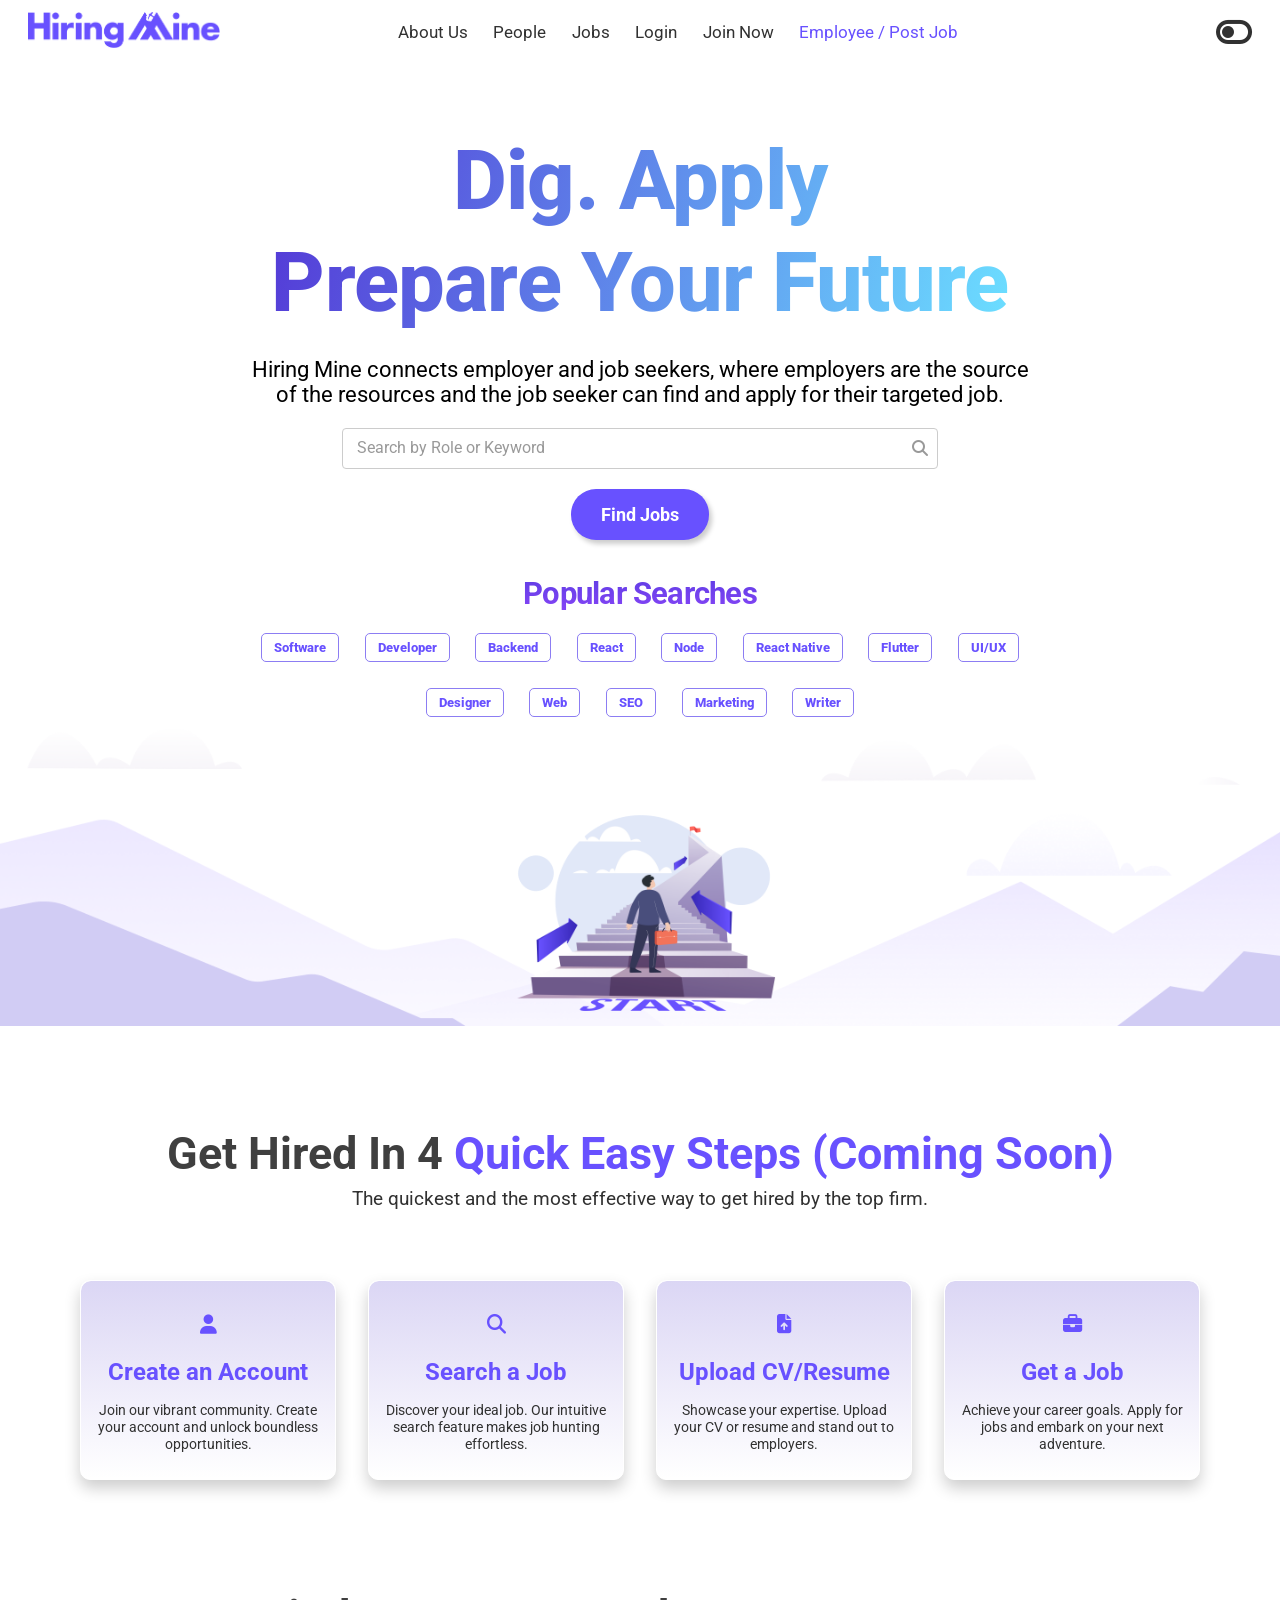
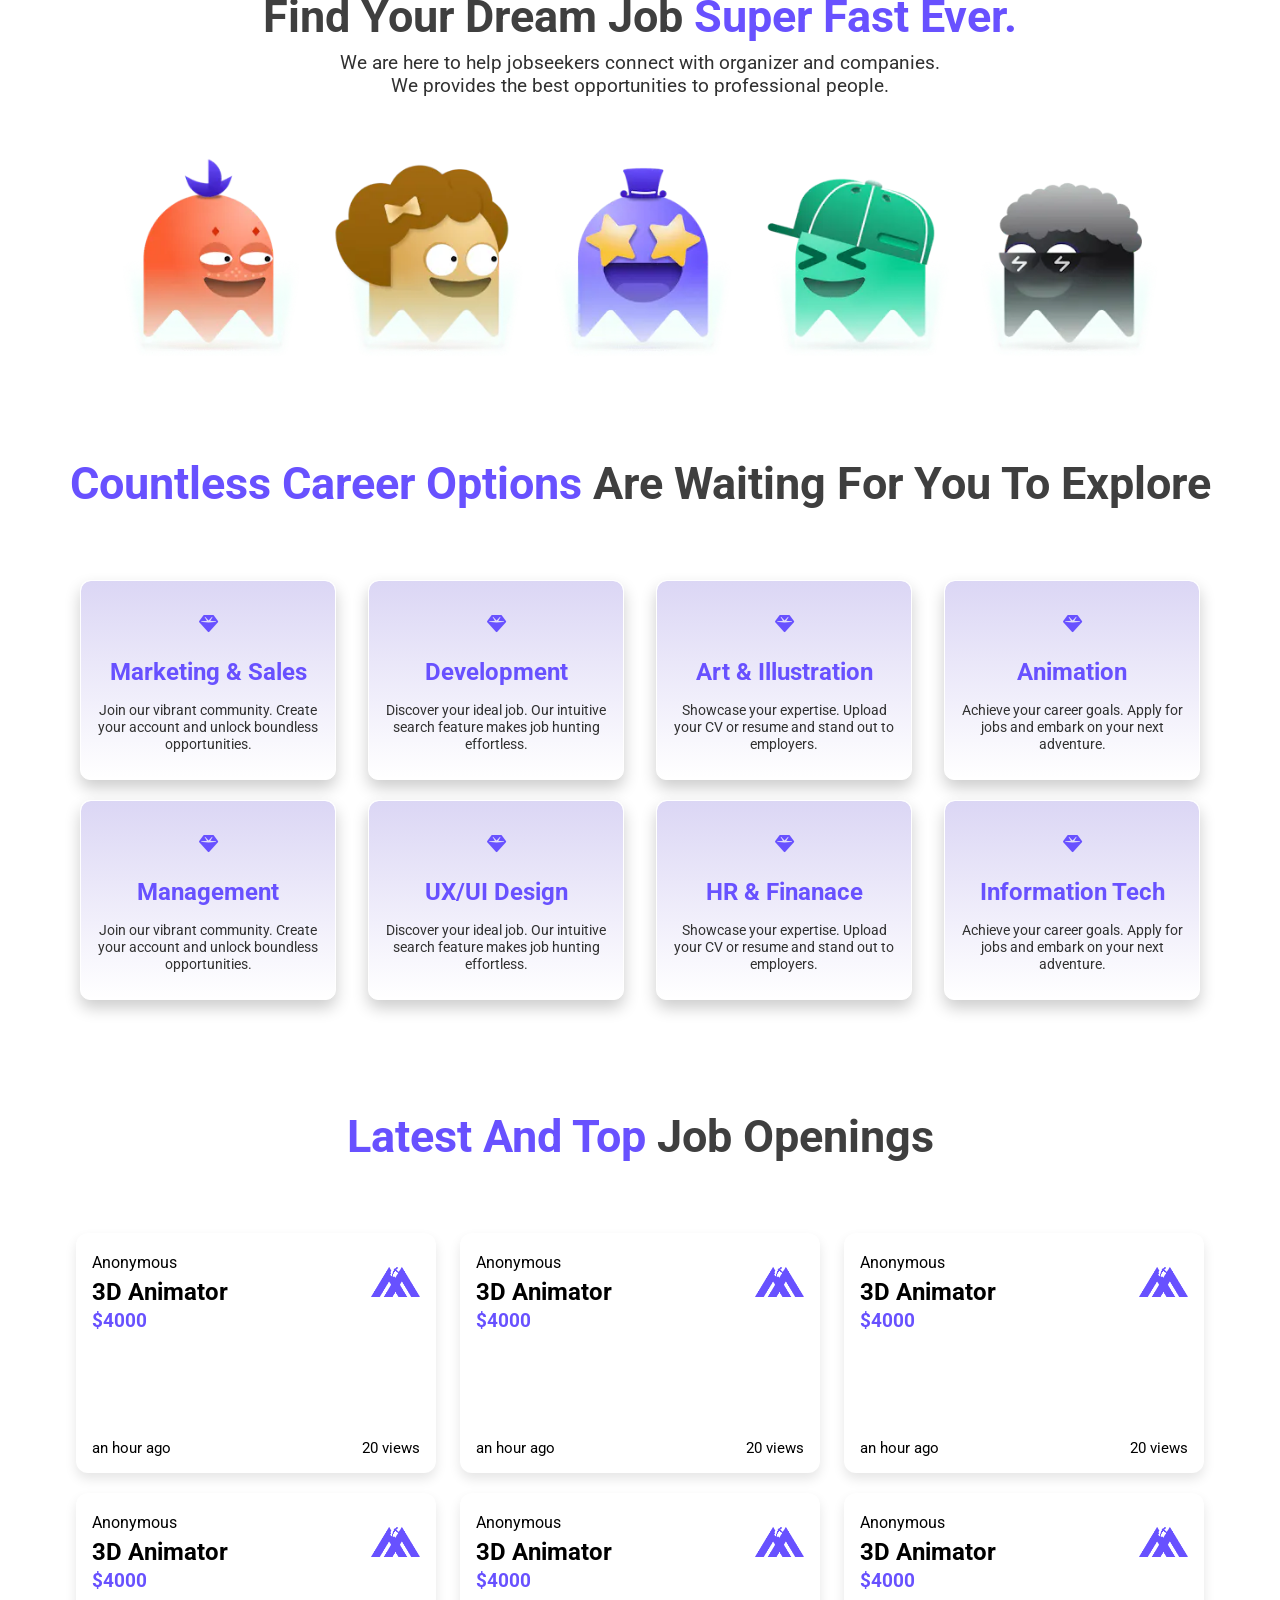
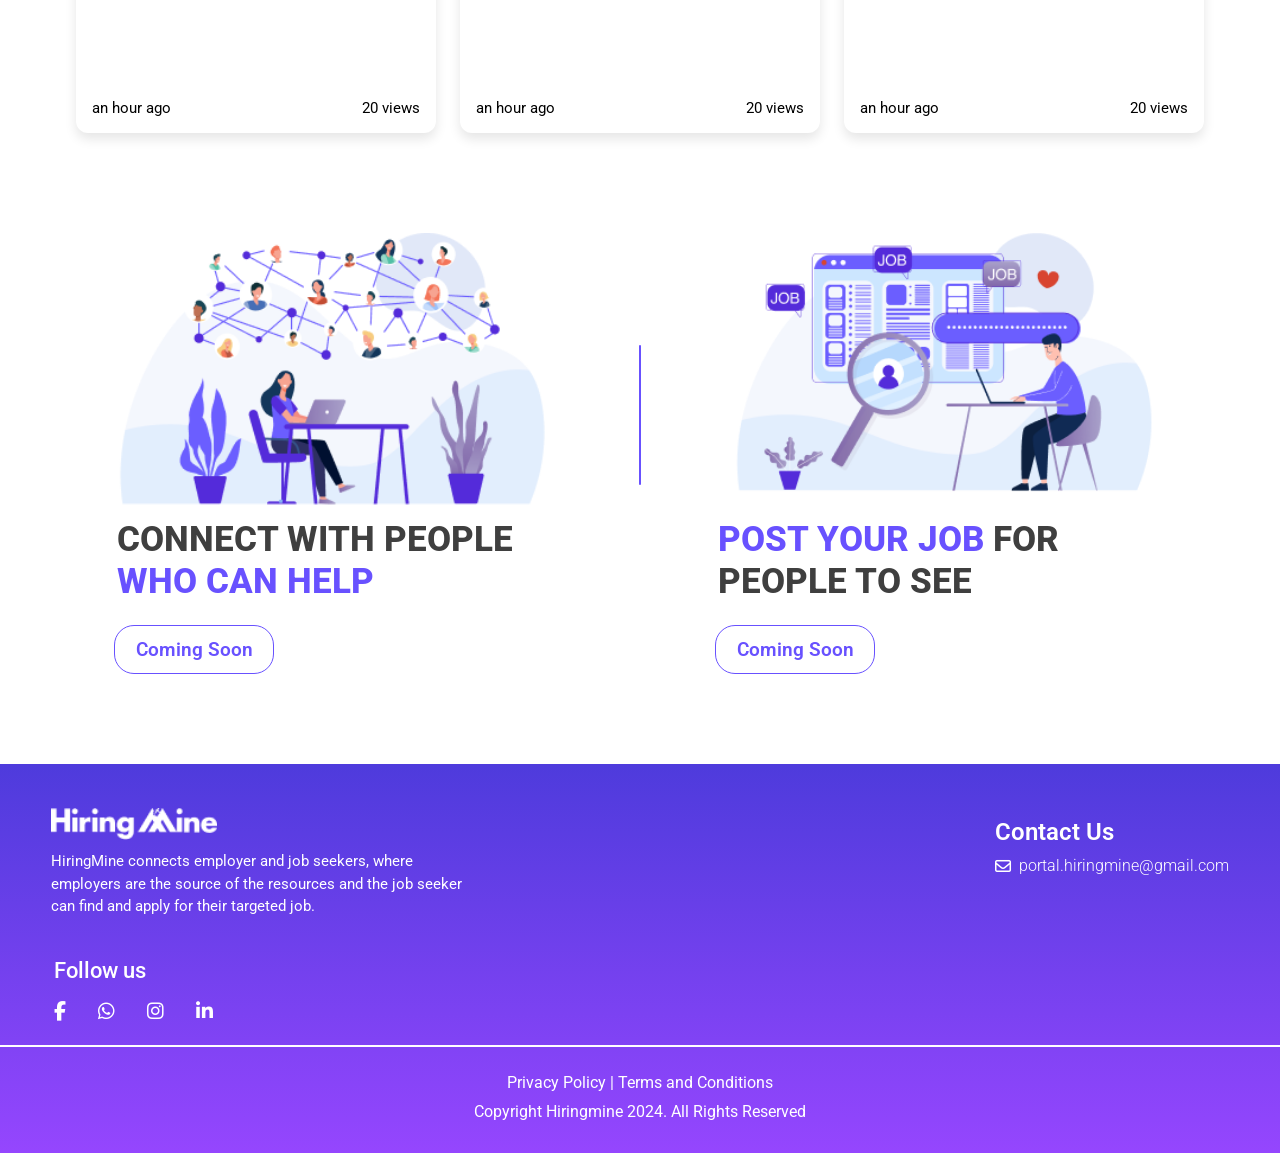
==== commit 31226ee1: "footer section complete" ====
--- a/CSS-Assignments/Hiring-Mine-UI-Clone/index.html
+++ b/CSS-Assignments/Hiring-Mine-UI-Clone/index.html
@@ -137,7 +137,9 @@
                 </div>
             </div>
         </div>
-
+    </section>
+
+    <section>
         <!--Find Your Dream Job section with img -->
         <div class="section-3">
             <div class="sections-text">
@@ -156,7 +158,9 @@
                 <div class="tsi"></div>
             </div>
         </div>
-
+    </section>
+
+    <section>
         <!--Countless Career Options section with cards -->
         <div class="section-4">
             <div class="sections-text">
@@ -233,7 +237,9 @@
                 </div>
             </div>
         </div>
-
+    </section>
+
+    <section>
         <!-- Latest And Top Jobs -->
         <div class="section-5">
             <div class="sections-text">
@@ -342,22 +348,67 @@
                 </div>
             </div>
         </div>
-
-
+    </section>
+
+
+    <section>
         <div class="section-6">
             <div class="sec6-left">
                 <div class="sec6-img img1"></div>
                 <h1 class="sec6-heading"><span>Connect With People</span> Who Can Help</h1>
                 <button class="sec6-btn">Coming Soon</button>
             </div>
+            <div class="sec6-line"></div>
             <div class="sec6-right">
                 <div class="sec6-img img2"></div>
                 <h1 class="sec6-heading">Post Your Job <span>For People To See</span></h1>
                 <button class="sec6-btn">Coming Soon</button>
             </div>
         </div>
-
-    </section>
+    </section>
+
+    <footer>
+        <div class="last-section">
+
+            <div class="footer-top">
+                <div class="footer-top-left">
+                    <div class="footer-logo"></div>
+                    <p>HiringMine connects employer and job seekers, where employers are the source of the resources and
+                        the job seeker can find and apply for their targeted job.</p>
+                </div>
+                <div class="footer-top-right">
+                    <h3>Contact Us</h3>
+
+                    <div class="footer-email">
+                        <i class="fa-regular fa-envelope"></i>
+                        <p>portal.hiringmine@gmail.com</p>
+                    </div>
+                </div>
+            </div>
+
+            <div class="footer-middle">
+                <h3>Follow us</h3>
+                <div class="footer-icons">
+                    <i class="fa-brands fa-facebook-f"></i>
+                    <i class="fa-brands fa-whatsapp"></i>
+                    <i class="fa-brands fa-instagram"></i>
+                    <i class="fa-brands fa-linkedin-in"></i>
+                </div>
+            </div>
+
+            <div class="footer-bottom">
+                <div class="footer-line"></div>
+                <p>
+                    <span class="policy-text">Privacy Policy</span>
+                    <span class="policy-line"> | </span>
+                    <span class="policy-text">Terms and Conditions</span>
+                </p>
+                <p>Copyright Hiringmine 2024. All Rights Reserved</p>
+            </div>
+
+        </div>
+    </footer>
+
 </body>
 
 </html>
--- a/CSS-Assignments/Hiring-Mine-UI-Clone/style.css
+++ b/CSS-Assignments/Hiring-Mine-UI-Clone/style.css
@@ -413,6 +413,7 @@
 
 /* section 6 */
 .section-6 {
+  position: relative;
   margin: 40px auto;
   width: 90%;
   padding: 30px;
@@ -472,6 +473,111 @@
   border-radius: 20px;
 }
 
+.sec6-line {
+  width: 2.6px;
+  height: 140px;
+  background: rgb(104, 81, 255);
+  position: absolute;
+  top: 30%;
+  border-radius: 10px;
+}
+
+/* footer section */
+
+.last-section {
+  color: white;
+  width: 100%;
+  height: auto;
+  background: linear-gradient(to bottom, #4e3bdc, #9546fe);
+  padding: 2rem 0;
+}
+
+.footer-top {
+  margin: 0 auto;
+  width: 94%;
+  display: flex;
+  justify-content: space-between;
+  padding: 1vw;
+}
+
+.footer-logo {
+  background-image: url("./assets/footer logo.png");
+  background-repeat: no-repeat;
+  background-size: contain;
+  width: auto;
+  height: 2rem;
+}
+
+.footer-top-left p {
+  margin-top: 10px;
+  width: 45%;
+  font-size: 0.95rem;
+  font-weight: 400;
+  line-height: 1.4rem;
+}
+
+.footer-top-right h3 {
+  font-weight: 600;
+  font-size: 1.5rem;
+  line-height: 3rem;
+}
+
+.footer-email {
+  display: flex;
+  gap: 8px;
+  align-items: center;
+  justify-content: center;
+  text-align: center;
+  font-size: 1rem;
+  font-weight: 300;
+}
+
+.footer-middle {
+  margin: 0 auto;
+  width: 94%;
+  padding: 0.5rem 1rem;
+  text-align: left;
+}
+
+.footer-middle h3 {
+  font-weight: 500;
+  font-size: 1.4rem;
+  line-height: 4rem;
+}
+
+.footer-icons {
+  font-size: 1.2rem;
+  display: flex;
+  gap: 2rem;
+  align-items: center;
+  justify-content: flex-start;
+}
+
+.footer-line {
+  width: 100%;
+  height: 2px;
+  background-color: white;
+  margin: 1rem 0px;
+}
+
+.footer-bottom {
+  display: flex;
+  flex-direction: column;
+  justify-content: center;
+  align-items: center;
+  text-align: center;
+  gap: 10px;
+}
+
+.footer-bottom p {
+  font-size: 1rem;
+}
+
+.policy-text:hover {
+  text-decoration: underline;
+  cursor: pointer;
+}
+
 /* card responsive */
 @media (max-width: 768px) {
   .card {
